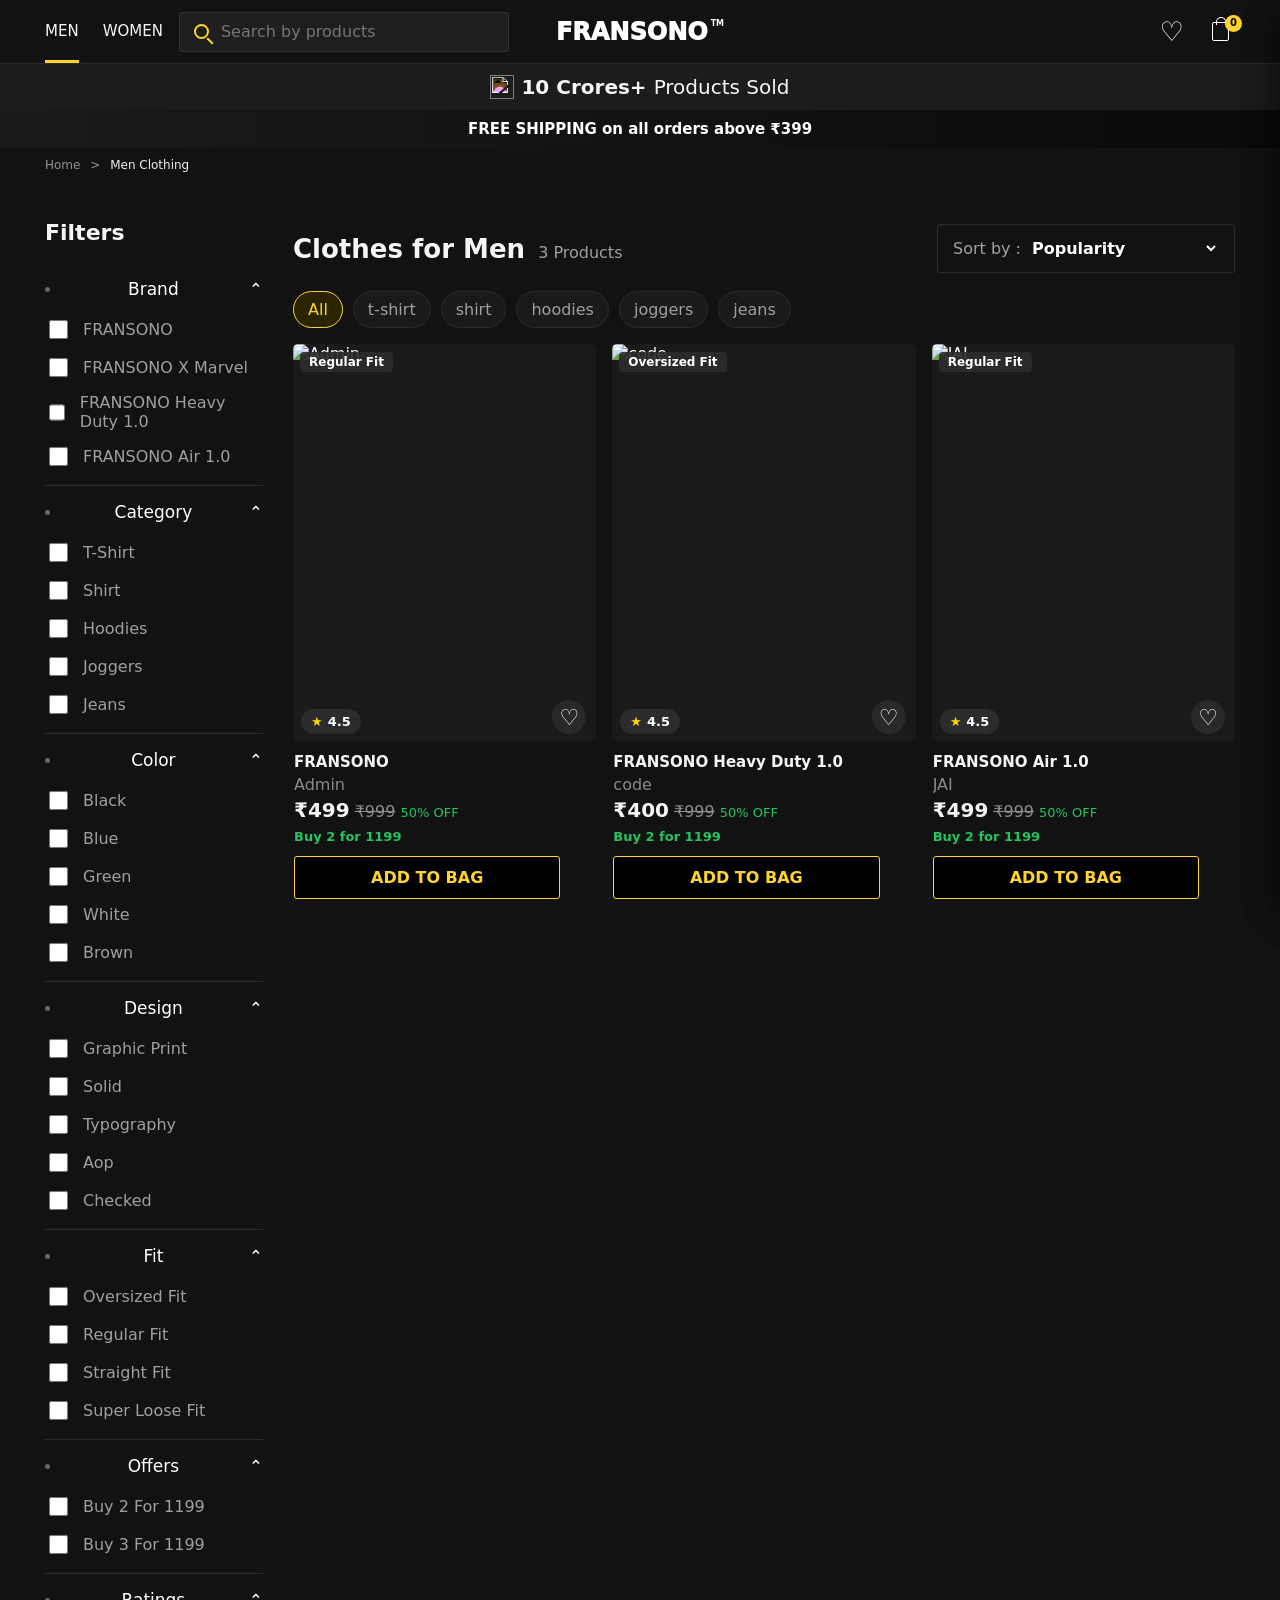
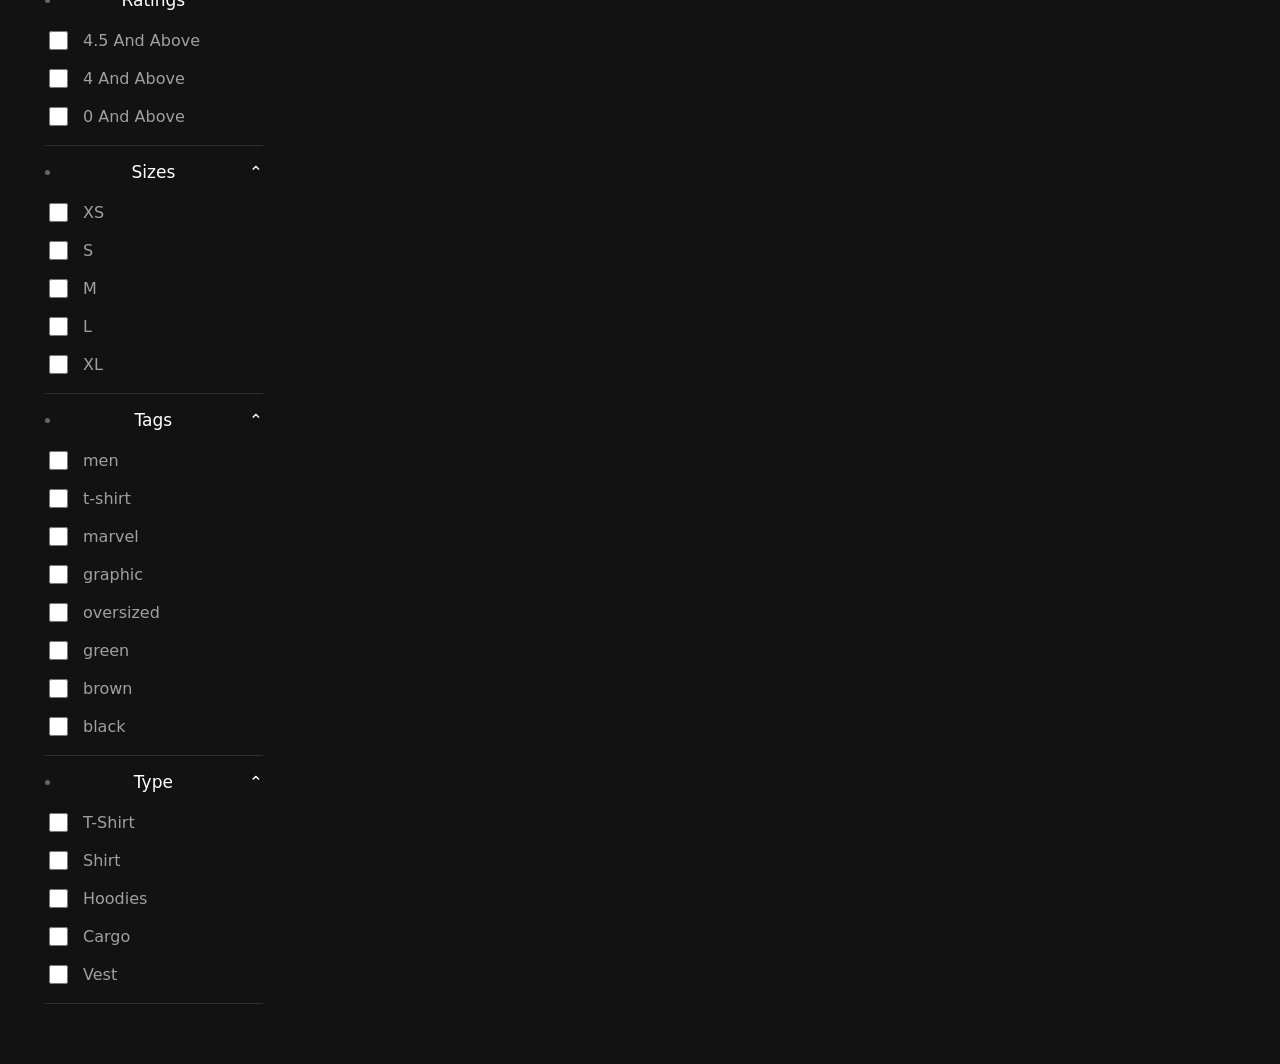
==== men.html @ de2b6a7a "Add files via upload" ====
<!doctype html>
<html lang="en">
  <head>
    <meta charset="UTF-8" />
    <meta name="viewport" content="width=device-width, initial-scale=1.0" />
    <meta http-equiv="Cache-Control" content="no-cache, no-store, must-revalidate" />
    <meta http-equiv="Pragma" content="no-cache" />
    <meta http-equiv="Expires" content="0" />
    <title>FRANSONO Storefront - Men</title>
    <link rel="preconnect" href="https://images.bewakoof.com" />
    <link rel="stylesheet" href="./styles.css?v=1.0" />
  </head>
  <body>
    <header class="site-header">
      <div class="shell header-grid">
        <div class="header-left">
          <button class="icon-btn mobile-only" id="menuToggle" aria-label="Open menu">
            <span></span><span></span><span></span>
          </button>
          <nav class="main-nav" id="mainNav">
            <a href="./men.html" class="is-active">MEN</a>
            <a href="./women.html">WOMEN</a>
          </nav>
          <label class="search-box" aria-label="Search by products">
            <span aria-hidden="true" class="search-icon"></span>
            <input id="searchInput" type="search" placeholder="Search by products" />
          </label>
        </div>
        <a class="brand" href="./index.html" aria-label="FRANSONO home">
          <span>FRANSONO</span><sup>TM</sup>
        </a>
        <div class="header-right">
          <div class="header-actions">
            <button class="plain-icon" id="wishlistButton" type="button" aria-label="Wishlist">&#9825;</button>
            <button class="plain-icon bag" id="cartButton" type="button" aria-label="Cart">
              <span></span>
              <strong id="cartCount">0</strong>
            </button>
          </div>
        </div>
      </div>
    </header>

    <main>
      <section class="trust-band" aria-label="Store stats">
        <div class="ticker" id="trustTicker">
          <span><img src="https://images.bewakoof.com/web/ic-person-solid-black-mweb.png" alt="" /> <b>10 Crores+</b> Products Sold</span>
          <span><img src="https://images.bewakoof.com/web/ic-bag-solid-black-mweb.png" alt="" /> <b>2 Crores+</b> Customers Bought</span>
        </div>
      </section>

      <section class="shipping-band">
        <span>FREE SHIPPING on all orders above &#8377;399</span>
      </section>

      <section class="collection-shell shell" id="collection">
        <div class="breadcrumb"><a href="./index.html" class="breadcrumb-home">Home</a> <span>&gt;</span> <b id="crumbLabel">Men Clothing</b></div>
        <div class="mobile-filterbar">
          <button id="filterToggle">Filters</button>
          <button id="mobileSort">Sort: Popularity</button>
        </div>
        <aside class="filters" id="filtersPanel" aria-label="Product filters">
          <div class="filters__head">
            <h2>Filters</h2>
            <button id="closeFilters" aria-label="Close filters">&times;</button>
          </div>
          <div class="filter-group mobile-only">
            <button class="filter-title" type="button" style="font-weight: 700;">Department</button>
            <div class="filter-options" style="margin-top: 10px;">
              <a href="./men.html" class="mobile-dept-link is-active" data-dept="men">MEN</a>
              <a href="./women.html" class="mobile-dept-link" data-dept="women">WOMEN</a>
            </div>
          </div>
          <div id="filterGroups"></div>
        </aside>
        <section class="products-area">
          <div class="mobile-search-container mobile-only">
            <input id="mobileSearchInput" type="search" placeholder="Search by products..." />
          </div>
          <div class="products-head">
            <div>
              <h1 id="collectionTitle">Clothes for Men</h1>
              <span id="productCount">0 Products</span>
            </div>
            <label class="sort-select">
              <span>Sort by :</span>
              <select id="sortSelect">
                <option value="popular">Popularity</option>
                <option value="new">New Arrival</option>
                <option value="high">Price : High to Low</option>
                <option value="low">Price : Low to High</option>
              </select>
            </label>
          </div>
          <div class="chips" id="categoryChips"></div>
          <div class="product-grid" id="productGrid"></div>
        </section>
      </section>
    </main>

    <div class="drawer-backdrop" id="drawerBackdrop"></div>
    <aside class="cart-drawer" id="cartDrawer" aria-label="Cart drawer">
      <div class="drawer-head">
        <h2>My Bag</h2>
        <button id="closeCart" aria-label="Close cart">&times;</button>
      </div>
      <div id="cartItems" class="cart-items"></div>
      <div class="cart-summary">
        <div><span>Total</span><strong id="cartTotal">&#8377;0</strong></div>
        <button id="checkoutButton">PLACE ORDER</button>
      </div>
    </aside>

    <aside class="wishlist-drawer" id="wishlistDrawer" aria-label="Wishlist drawer">
      <div class="drawer-head">
        <h2>Wishlist</h2>
        <button id="closeWishlist" aria-label="Close wishlist">&times;</button>
      </div>
      <div id="wishlistItems" class="cart-items"></div>
    </aside>

    <div class="product-modal" id="productModal" aria-hidden="true">
      <div class="product-modal-content">
        <button type="button" id="closeProduct" class="close-product-btn" aria-label="Close product details">&times;</button>
        <div class="product-modal-body">
          <div class="product-modal-media">
            <img id="modalProductImage" src="" alt="Product image" />
          </div>
          <div class="product-modal-info">
            <span class="product-modal-brand" id="modalProductBrand"></span>
            <h2 class="product-modal-name" id="modalProductName"></h2>
            
            <div class="product-modal-rating-price">
              <span class="rating"><span>&#9733;</span><span id="modalProductRating"></span></span>
              <div class="price">
                <strong id="modalProductPrice"></strong>
                <del id="modalProductMRP"></del>
                <span id="modalProductDiscount"></span>
              </div>
            </div>
            
            <span class="offer" id="modalProductOffer" style="margin-top: -5px; font-weight: 700;"></span>
            
            <div class="modal-size-selector">
              <h3>Select Size</h3>
              <div class="modal-size-chips" id="modalSizeChips"></div>
              <span class="size-error" id="modalSizeError" style="display:none; color: var(--danger); font-size: 13px; margin-top: 8px; font-weight: 700;">Please select a size</span>
            </div>
            
            <div class="modal-specs">
              <h3>Product Details</h3>
              <ul>
                <li><strong>Fit:</strong> <span id="modalProductFit"></span></li>
                <li><strong>Design:</strong> <span id="modalProductDesign"></span></li>
                <li><strong>Color:</strong> <span id="modalProductColor"></span></li>
                <li><strong>Category:</strong> <span id="modalProductCategory"></span></li>
              </ul>
            </div>
            
            <button class="add-btn" id="modalAddButton">ADD TO BAG</button>
          </div>
        </div>
      </div>
    </div>

    <div class="checkout-modal" id="checkoutModal" aria-hidden="true">
      <form class="checkout-form" id="checkoutForm">
        <div class="drawer-head">
          <h2>Delivery Details</h2>
          <button type="button" id="closeCheckout" aria-label="Close checkout">&times;</button>
        </div>
        <div class="checkout-fields">
          <label>
            <span>Full Name</span>
            <input name="name" type="text" placeholder="Enter full name" required />
          </label>
          <label>
            <span>Mobile Number</span>
            <input name="phone" type="tel" placeholder="Enter mobile number" required />
          </label>
          <label>
            <span>Full Address</span>
            <textarea name="address" rows="3" placeholder="House no, street, area" required></textarea>
          </label>
          <div class="field-row">
            <label>
              <span>City</span>
              <input name="city" type="text" placeholder="City" required />
            </label>
            <label>
              <span>Pincode</span>
              <input name="pincode" type="text" placeholder="Pincode" required />
            </label>
          </div>
          <label>
            <span>Order Note</span>
            <textarea name="note" rows="2" placeholder="Size, color, or delivery note"></textarea>
          </label>
        </div>
        <div class="checkout-submit">
          <button type="submit">SEND ORDER ON WHATSAPP</button>
        </div>
      </form>
    </div>

    <script src="./app.js?v=1.0"></script>
  </body>
</html>
---- styles.css ----
:root {
  --ink: #f5f5f7;
  --muted: #a0a0a0;
  --line: #2d2d2d;
  --soft: #1a1a1a;
  --yellow: #ffd52d;
  --teal: #14b8a6;
  --blue: #3b82f6;
  --green: #22c55e;
  --danger: #ef4444;
  --shadow: 0 14px 32px rgba(0, 0, 0, 0.4);
  font-family: Inter, ui-sans-serif, system-ui, -apple-system, BlinkMacSystemFont, "Segoe UI", sans-serif;
}

* {
  box-sizing: border-box;
}

html {
  scroll-behavior: smooth;
}

body {
  margin: 0;
  color: var(--ink);
  background: #121212;
}

body.route-home {
  background-color: #050505;
}

a {
  color: inherit;
  text-decoration: none;
}

button,
input,
select {
  font: inherit;
  color: inherit;
}

button {
  cursor: pointer;
}

.shell {
  width: min(1190px, calc(100% - 40px));
  margin: 0 auto;
}

.top-strip {
  background: #eeeeee;
  font-size: 11px;
}

.top-strip__inner,
.link-row,
.header-actions,
.products-head,
.drawer-head {
  display: flex;
  align-items: center;
}

.header-grid {
  display: grid;
  grid-template-columns: 1fr auto 1fr;
  justify-items: center;
  align-items: center;
  min-height: 62px;
  gap: 28px;
}

.header-left,
.header-right {
  display: flex;
  align-items: center;
  gap: 16px;
}

.header-left {
  justify-self: start;
}

.header-right {
  justify-self: end;
  justify-content: flex-end;
  gap: 24px;
}

.top-strip__inner {
  min-height: 26px;
  justify-content: space-between;
}

.link-row {
  gap: 18px;
  color: #333;
}

.site-header {
  position: sticky;
  top: 0;
  z-index: 20;
  background: #121212;
  border-bottom: 1px solid var(--line);
}

.header-grid {
  min-height: 62px;
  gap: 28px;
}

.brand {
  position: relative;
  display: inline-flex;
  align-items: flex-start;
  color: #ffffff;
  font-size: 24px;
  font-weight: 950;
  letter-spacing: 0;
  line-height: 1;
}

.brand span {
  display: inline-block;
}

.brand sup {
  margin-left: 3px;
  font-size: 8px;
  font-weight: 700;
}

.main-nav {
  display: flex;
  gap: 24px;
  font-size: 15px;
  letter-spacing: 0;
}

.main-nav a {
  padding: 22px 0 20px;
  border-bottom: 3px solid transparent;
}

.main-nav a.is-active,
.main-nav a:hover {
  border-color: var(--yellow);
}

.search-box {
  margin-left: auto;
  width: min(330px, 30vw);
  height: 40px;
  display: flex;
  align-items: center;
  gap: 10px;
  background: #1e1e1e;
  border: 1px solid #333;
  border-radius: 3px;
  padding: 0 14px;
  transition: border-color 0.2s ease;
}

.search-box:focus-within {
  border-color: var(--yellow);
}

.search-icon {
  width: 15px;
  height: 15px;
  border: 2px solid var(--yellow);
  border-radius: 50%;
  position: relative;
  flex: 0 0 auto;
}

.search-icon::after {
  content: "";
  position: absolute;
  right: -7px;
  bottom: -5px;
  width: 8px;
  height: 2px;
  background: var(--yellow);
  transform: rotate(45deg);
}

.search-box input {
  width: 100%;
  border: 0;
  outline: 0;
  background: transparent;
  color: #fff;
}

.header-actions {
  gap: 16px;
}

.login-btn,
.plain-icon,
.icon-btn {
  border: 0;
  background: transparent;
}

.login-btn {
  padding-left: 18px;
  border-left: 1px solid #333;
  font-weight: 700;
}

.plain-icon {
  min-width: 28px;
  min-height: 34px;
  font-size: 27px;
  line-height: 1;
}

.bag {
  position: relative;
  display: grid;
  place-items: center;
}

.bag > span {
  width: 17px;
  height: 19px;
  display: block;
  border: 1.8px solid #fff;
  border-radius: 2px;
  position: relative;
}

.bag > span::before {
  content: "";
  position: absolute;
  left: 3px;
  top: -6px;
  width: 8px;
  height: 7px;
  border: 1.8px solid #fff;
  border-bottom: 0;
  border-radius: 8px 8px 0 0;
}

.bag strong {
  position: absolute;
  top: 0;
  right: -7px;
  min-width: 17px;
  height: 17px;
  border-radius: 999px;
  display: grid;
  place-items: center;
  background: var(--yellow);
  color: #000;
  font-size: 10px;
}

.mobile-only {
  display: none;
}

.trust-band {
  height: 46px;
  display: grid;
  place-items: center;
  background: #1c1c1e;
  overflow: hidden;
  color: #f5f5f7;
}

.shipping-band {
  height: 38px;
  display: grid;
  place-items: center;
  background: linear-gradient(90deg, #1a1a1a, #0a0a0a);
  color: #fff;
  font-size: 15px;
  font-weight: 850;
}

.ticker {
  display: flex;
  transition: transform 0.35s ease;
}

.ticker span {
  width: 100vw;
  display: flex;
  justify-content: center;
  align-items: center;
  gap: 7px;
  font-size: 20px;
}

.ticker img {
  width: 24px;
  height: 24px;
  filter: invert(1) brightness(2);
}

.hero {
  min-height: max(590px, calc(100vh - 84px));
  position: relative;
  display: grid;
  place-items: center;
  overflow: hidden;
  background:
    linear-gradient(rgba(0, 0, 0, 0.45), rgba(18, 18, 18, 0.25)),
    url("https://images.bewakoof.com/web/img-official-collab-desktop-new-compressed-v2.webp") center bottom / cover no-repeat,
    radial-gradient(circle at 20% 100%, rgba(30, 30, 30, 0.9), transparent 25%),
    radial-gradient(circle at 82% 90%, rgba(30, 30, 30, 0.95), transparent 25%),
    linear-gradient(180deg, #050505 0%, #121212 50%, #1c1c1e 100%);
}

.hero::before {
  content: "";
  position: absolute;
  inset: 0;
  background-image:
    linear-gradient(40deg, rgba(255, 255, 255, 0.34) 1px, transparent 1px),
    linear-gradient(140deg, rgba(255, 255, 255, 0.28) 1px, transparent 1px);
  background-size: 90px 90px;
}



.hero__collab {
  position: absolute;
  right: 44px;
  top: 32px;
  width: 90px;
  z-index: 2;
}

.hero__center {
  position: relative;
  z-index: 3;
  display: grid;
  justify-items: center;
}

.hero-brand {
  color: #fff;
  font-size: 31px;
  font-weight: 950;
  line-height: 1;
  text-shadow: 0 2px 4px rgba(0, 0, 0, 0.8);
  margin-bottom: 34px;
}

.hero-brand sup {
  margin-left: 3px;
  font-size: 11px;
  font-weight: 700;
  vertical-align: super;
}

.hero__shop {
  margin: 9px 0 34px;
  color: #fff;
  font-size: 44px;
  font-weight: 950;
  line-height: .95;
  text-shadow: 0 4px 6px rgba(0, 0, 0, 0.8);
}

.hero-cards {
  display: grid;
  grid-template-columns: repeat(2, minmax(190px, 220px));
  gap: 36px;
}

.shop-card {
  position: relative;
  border: 1px solid #2d2d2d;
  border-radius: 5px;
  padding: 0;
  background: rgba(28, 28, 30, 0.85);
  box-shadow: 0 6px 14px rgba(0, 0, 0, 0.4);
  overflow: hidden;
  transition: border-color 0.25s ease, transform 0.25s ease;
}

.shop-card:hover {
  border-color: var(--yellow);
  transform: translateY(-4px);
}

.shop-card img {
  width: 100%;
  height: 330px;
  object-fit: cover;
  object-position: top;
  display: block;
}

.shop-card span {
  position: absolute;
  left: 9px;
  right: 9px;
  bottom: 12px;
  height: 52px;
  display: grid;
  place-items: center;
  border: 1px solid #3a3a3c;
  border-radius: 3px;
  background: linear-gradient(105deg, rgba(40, 40, 40, 0.95), rgba(28, 28, 30, 0.85));
  box-shadow: 0 4px 8px rgba(0,0,0,.4);
  font-size: 24px;
  font-weight: 900;
  color: #fff;
  transition: border-color 0.25s ease, color 0.25s ease;
}

.shop-card:hover span {
  border-color: var(--yellow);
  color: var(--yellow);
}

.category-band {
  display: grid;
  grid-template-columns: repeat(3, 1fr);
  gap: 1px;
  margin-block: 28px 14px;
  border: 1px solid var(--line);
  background: var(--line);
}

.category-band article {
  min-height: 86px;
  display: grid;
  align-content: center;
  gap: 7px;
  background: var(--soft);
  padding: 18px 22px;
}

.category-band strong {
  font-size: 18px;
}

.category-band span {
  color: var(--muted);
  font-size: 13px;
}

.collection-shell {
  display: grid;
  grid-template-columns: 218px 1fr;
  gap: 30px;
  padding: 10px 0 60px;
}

.breadcrumb {
  grid-column: 1 / -1;
  color: #929292;
  font-size: 12px;
}

.breadcrumb span {
  margin: 0 6px;
}

.breadcrumb b {
  color: #eee;
  font-weight: 500;
}

.filters {
  position: static;
  align-self: start;
  max-height: none;
  overflow: visible;
  padding-right: 0;
}

.filters__head {
  display: flex;
  justify-content: space-between;
  align-items: center;
}

.filters h2 {
  margin: 18px 0;
  font-size: 22px;
}

.filters__head button {
  display: none;
}

.filter-group {
  border-bottom: 1px solid var(--line);
  padding: 16px 0;
}

.filter-title {
  width: 100%;
  display: flex;
  justify-content: space-between;
  border: 0;
  background: transparent;
  padding: 0;
  font-size: 17px;
  color: #fff;
}

.filter-title::before {
  content: "";
  width: 5px;
  height: 5px;
  align-self: center;
  border-radius: 50%;
  background: #666;
  margin-right: 8px;
}

.filter-options {
  display: grid;
  gap: 13px;
  margin-top: 18px;
}

.filter-options label {
  display: flex;
  align-items: center;
  gap: 12px;
  color: #a0a0a0;
}

.filter-options input {
  width: 19px;
  height: 19px;
  accent-color: var(--yellow);
}

.products-head {
  justify-content: space-between;
  gap: 20px;
  margin: 22px 0 18px;
}

.products-head h1 {
  display: inline;
  margin: 0 8px 0 0;
  font-size: 26px;
}

.products-head span {
  color: #a0a0a0;
}

.sort-select {
  display: flex;
  align-items: center;
  gap: 7px;
  border: 1px solid var(--line);
  border-radius: 3px;
  padding: 13px 15px;
  color: #a0a0a0;
  background: #121212;
}

.sort-select select {
  border: 0;
  outline: 0;
  background: #121212;
  color: #fff;
  font-weight: 700;
}

.chips {
  display: flex;
  gap: 10px;
  flex-wrap: wrap;
  margin-bottom: 16px;
}

.chips button {
  border: 1px solid #2d2d2d;
  background: #1a1a1a;
  border-radius: 999px;
  padding: 8px 14px;
  color: #a0a0a0;
}

.chips button.is-active {
  border-color: var(--yellow);
  color: var(--yellow);
  background: #2a2400;
}

.product-grid {
  display: grid;
  grid-template-columns: repeat(3, minmax(0, 1fr));
  gap: 28px 16px;
}

.product-card {
  min-width: 0;
}

.product-media {
  position: relative;
  overflow: hidden;
  border-radius: 5px;
  background: #1a1a1a;
  aspect-ratio: 4 / 5.25;
}

.product-media img {
  width: 100%;
  height: 100%;
  display: block;
  object-fit: cover;
  object-position: top;
  transition: transform 0.25s ease;
}

.product-card:hover .product-media img {
  transform: scale(1.035);
}

.fit-badge,
.rating,
.wishlist {
  position: absolute;
}

.fit-badge {
  left: 7px;
  top: 8px;
  padding: 3px 9px;
  border-radius: 4px;
  background: rgba(44, 44, 46, 0.9);
  font-size: 12px;
  font-weight: 700;
  color: #fff;
}

.rating {
  left: 8px;
  bottom: 8px;
  display: inline-flex;
  align-items: center;
  gap: 5px;
  border-radius: 15px;
  background: #2c2c2e;
  padding: 5px 10px;
  font-weight: 700;
  font-size: 13px;
  color: #fff;
}

.rating span {
  color: #ffd500;
}

.wishlist {
  right: 10px;
  bottom: 8px;
  width: 34px;
  height: 34px;
  border: 0;
  border-radius: 50%;
  background: rgba(44, 44, 46, 0.88);
  font-size: 22px;
  color: #fff;
}

.wishlist.is-active {
  color: var(--danger);
}

#wishlistButton.is-active {
  color: var(--danger);
  transform: scale(1.08);
}

.product-info {
  position: relative;
  padding: 11px 36px 0 1px;
}

.product-info h3 {
  margin: 0 0 4px;
  font-size: 15px;
  font-weight: 700;
}

.product-info p {
  margin: 0;
  color: #8a8a8a;
  white-space: nowrap;
  overflow: hidden;
  text-overflow: ellipsis;
}

.price {
  display: flex;
  align-items: baseline;
  gap: 5px;
  margin-top: 4px;
}

.price strong {
  font-size: 20px;
}

.price del {
  color: #8d8d8d;
}

.price span {
  color: var(--green);
  font-size: 13px;
}

.offer {
  display: inline-flex;
  margin-top: 7px;
  color: var(--green);
  font-size: 13px;
  font-weight: 700;
}

.add-btn {
  width: 100%;
  margin-top: 11px;
  border: 1px solid var(--yellow);
  border-radius: 3px;
  background: #000;
  padding: 11px;
  font-weight: 800;
  color: var(--yellow);
  transition: background 0.2s ease, color 0.2s ease, border-color 0.2s ease;
}

.add-btn:hover {
  background: var(--yellow);
  color: #000;
  border-color: var(--yellow);
}

.wishlist-drawer .add-btn {
  width: auto;
  padding: 8px 12px;
  font-size: 12px;
  line-height: 1.2;
  border-radius: 3px;
  margin-top: 10px;
  background: #000;
  border: 1px solid var(--yellow);
  color: var(--yellow);
  transition: background 0.2s ease, color 0.2s ease, border-color 0.2s ease;
}

.wishlist-drawer .add-btn:hover {
  background: var(--yellow);
  color: #000;
}

.mobile-filterbar {
  display: none;
}

.drawer-backdrop {
  position: fixed;
  inset: 0;
  z-index: 35;
  background: rgba(0,0,0,.6);
  opacity: 0;
  pointer-events: none;
  transition: opacity .2s ease;
}

.cart-drawer {
  position: fixed;
  top: 0;
  right: 0;
  z-index: 40;
  width: min(420px, 100vw);
  height: 100vh;
  display: grid;
  grid-template-rows: auto 1fr auto;
  background: #1c1c1e;
  transform: translateX(100%);
  transition: transform .25s ease;
  box-shadow: var(--shadow);
}

body.drawer-open .drawer-backdrop,
body.wishlist-open .drawer-backdrop,
body.checkout-open .drawer-backdrop,
body.product-open .drawer-backdrop,
body.filters-open .drawer-backdrop {
  opacity: 1;
  pointer-events: auto;
}

body.drawer-open .cart-drawer {
  transform: translateX(0);
}

.wishlist-drawer {
  position: fixed;
  top: 0;
  right: 0;
  z-index: 40;
  width: min(420px, 100vw);
  height: 100vh;
  display: grid;
  grid-template-rows: auto 1fr;
  background: #1c1c1e;
  transform: translateX(100%);
  transition: transform .25s ease;
  box-shadow: var(--shadow);
}

body.wishlist-open .wishlist-drawer {
  transform: translateX(0);
}

.drawer-head {
  justify-content: space-between;
  padding: 20px;
  border-bottom: 1px solid var(--line);
}

.drawer-head h2 {
  margin: 0;
}

.drawer-head button,
.filters__head button {
  border: 0;
  background: transparent;
  font-size: 28px;
  color: #fff;
}

.cart-items {
  overflow: auto;
  padding: 8px 20px;
}

.cart-line {
  display: grid;
  grid-template-columns: 72px 1fr auto;
  gap: 12px;
  padding: 14px 0;
  border-bottom: 1px solid var(--line);
}

.cart-line img {
  width: 72px;
  height: 90px;
  object-fit: cover;
  border-radius: 4px;
}

.cart-line h3 {
  margin: 0 0 6px;
  font-size: 14px;
}

.cart-line p {
  margin: 0;
  color: var(--muted);
  font-size: 13px;
}

.cart-line button {
  align-self: start;
  border: 0;
  background: transparent;
  font-size: 20px;
  color: #fff;
}

.empty {
  margin: 26px 0;
  color: var(--muted);
}

.cart-summary {
  padding: 20px;
  border-top: 1px solid var(--line);
}

.cart-summary div {
  display: flex;
  justify-content: space-between;
  margin-bottom: 14px;
}

.cart-summary button {
  width: 100%;
  border: 0;
  border-radius: 3px;
  background: var(--yellow);
  color: #000;
  padding: 14px;
  font-weight: 900;
}

.checkout-modal {
  position: fixed;
  inset: 0;
  z-index: 50;
  display: grid;
  place-items: center;
  padding: 18px;
  opacity: 0;
  pointer-events: none;
  transition: opacity .2s ease;
}

body.checkout-open .checkout-modal {
  opacity: 1;
  pointer-events: auto;
}

.checkout-form {
  width: min(520px, 100%);
  max-height: min(760px, calc(100vh - 36px));
  display: grid;
  grid-template-rows: auto 1fr auto;
  overflow: hidden;
  background: #1c1c1e;
  border-radius: 5px;
  box-shadow: var(--shadow);
}

.checkout-fields {
  display: grid;
  gap: 14px;
  overflow: auto;
  padding: 18px 20px;
}

.checkout-fields label {
  display: grid;
  gap: 7px;
  color: #e5e5e5;
  font-size: 13px;
  font-weight: 750;
}

.checkout-fields input,
.checkout-fields textarea {
  width: 100%;
  border: 1px solid var(--line);
  border-radius: 3px;
  padding: 12px 13px;
  outline: 0;
  color: #fff;
  background: #2c2c2e;
  resize: vertical;
}

.checkout-fields input:focus,
.checkout-fields textarea:focus {
  border-color: var(--teal);
}

.field-row {
  display: grid;
  grid-template-columns: 1fr 1fr;
  gap: 12px;
}

.checkout-submit {
  padding: 18px 20px 20px;
  border-top: 1px solid var(--line);
}

.checkout-submit button {
  width: 100%;
  border: 0;
  border-radius: 3px;
  background: var(--yellow);
  color: #000;
  padding: 14px;
  font-weight: 900;
}

@media (max-width: 980px) {
  .shell {
    width: min(100% - 28px, 760px);
  }

  .top-strip,
  .login-btn,
  .main-nav {
    display: none;
  }

  .mobile-only {
    display: inline-grid;
  }

  .icon-btn {
    width: 36px;
    gap: 5px;
  }

  .icon-btn span {
    width: 21px;
    height: 2px;
    display: block;
    background: #fff;
  }

  .header-grid {
    display: grid;
    grid-template-columns: auto 1fr auto;
    align-items: center;
    gap: 12px;
    padding: 10px 0;
  }

  .header-left,
  .header-right {
    width: auto;
  }

  .header-left {
    gap: 10px;
    min-width: 0;
  }

  .brand {
    font-size: 21px;
  }

  .search-box {
    display: none;
  }

  .main-nav.is-open {
    display: flex;
    flex-basis: 100%;
    order: 6;
    justify-content: space-around;
    padding-top: 6px;
  }

  .trust-band {
    height: 42px;
  }

  .ticker span {
    font-size: 16px;
  }

  .hero {
    min-height: max(510px, calc(100vh - 80px));
    background:
      linear-gradient(rgba(0, 0, 0, 0.4), rgba(18, 18, 18, 0.2)),
      url("https://images.bewakoof.com/web/img-official-collab-desktop-new-compressed-v2.webp") center bottom / 140% auto no-repeat,
      radial-gradient(circle at 20% 100%, rgba(30, 30, 30, 0.8), transparent 25%),
      radial-gradient(circle at 82% 90%, rgba(30, 30, 30, 0.8), transparent 25%),
      linear-gradient(180deg, #050505 0%, #121212 50%, #1c1c1e 100%);
  }

  .hero-cards {
    grid-template-columns: repeat(2, minmax(136px, 170px));
    gap: 15px;
  }

  .shop-card img {
    height: 280px;
  }

  .hero__shop {
    font-size: 38px;
  }

  .category-band,
  .collection-shell {
    grid-template-columns: 1fr;
  }

  .collection-shell {
    gap: 14px;
  }

  .filters {
    position: fixed;
    inset: 0 auto 0 0;
    z-index: 45;
    width: min(320px, 88vw);
    max-height: 100vh;
    padding: 18px 22px 30px;
    background: #1c1c1e;
    transform: translateX(-110%);
    transition: transform .24s ease;
    box-shadow: var(--shadow);
  }

  body.filters-open .filters {
    transform: translateX(0);
  }

  .filters__head button {
    display: block;
  }

  .mobile-filterbar {
    display: none;
  }

  .mobile-filterbar button {
    width: 100%;
    border: 1px solid var(--line);
    background: #fff;
    border-radius: 3px;
    padding: 13px;
    font-weight: 700;
  }

  .products-head {
    align-items: flex-start;
  }

  .sort-select {
    display: none;
  }

  .product-grid {
    grid-template-columns: repeat(2, minmax(0, 1fr));
    gap: 24px 11px;
  }
}

@media (max-width: 560px) {
  .hero {
    min-height: max(450px, calc(100vh - 80px));
    background:
      linear-gradient(rgba(0, 0, 0, 0.4), rgba(18, 18, 18, 0.2)),
      url("https://images.bewakoof.com/web/img-official-collab-desktop-new-compressed-v2.webp") center bottom / 180% auto no-repeat,
      radial-gradient(circle at 20% 100%, rgba(30, 30, 30, 0.8), transparent 25%),
      radial-gradient(circle at 82% 90%, rgba(30, 30, 30, 0.8), transparent 25%),
      linear-gradient(180deg, #050505 0%, #121212 50%, #1c1c1e 100%);
  }

  .hero__collab {
    right: 18px;
    top: 18px;
    width: 60px;
  }

  .hero-cards {
    grid-template-columns: repeat(2, minmax(0, 1fr));
    width: min(100% - 28px, 360px);
  }

  .shop-card img {
    height: 230px;
  }

  .shop-card span {
    height: 44px;
    font-size: 18px;
  }

  .category-band article {
    min-height: 74px;
  }

  .products-head h1 {
    display: block;
    font-size: 23px;
    margin-bottom: 3px;
  }

  .product-info {
    padding-right: 0;
  }

  .product-info h3,
  .product-info p {
    font-size: 13px;
  }

  .fit-badge {
    font-size: 10px;
  }

  .price {
    flex-wrap: wrap;
  }

  .price strong {
    font-size: 17px;
  }

  .field-row {
    grid-template-columns: 1fr;
  }

  .add-btn {
    padding: 8px;
    font-size: 12px;
    margin-top: 8px;
  }
}

/* Helper hidden class */
.hidden {
  display: none !important;
}

/* Department links inside sidebar for mobile */
.mobile-dept-link {
  display: block;
  padding: 10px 14px;
  font-weight: 700;
  border-radius: 4px;
  background: #1a1a1a;
  border: 1px solid #333;
  color: #fff;
  margin-bottom: 6px;
  text-align: center;
}
.mobile-dept-link.is-active {
  background: var(--yellow);
  color: #000;
  border-color: var(--yellow);
}

/* Mobile search input container */
.mobile-search-container {
  margin-bottom: 16px;
  width: 100%;
}
.mobile-search-container input {
  width: 100%;
  padding: 10px 14px;
  border: 1px solid #333;
  border-radius: 4px;
  background: #1e1e1e;
  color: #fff;
  outline: none;
  transition: border-color 0.2s ease;
}
.mobile-search-container input:focus {
  border-color: var(--yellow);
  background: #1e1e1e;
}

/* Breadcrumb Home Link */
.breadcrumb-home {
  color: #929292;
  transition: color 0.2s ease;
}
.breadcrumb-home:hover {
  color: var(--yellow);
  text-decoration: underline;
}

/* Product Details Modal Overlay */
.product-modal {
  position: fixed;
  inset: 0;
  z-index: 50;
  display: grid;
  place-items: center;
  padding: 18px;
  opacity: 0;
  pointer-events: none;
  transition: opacity .2s ease;
}

body.product-open .product-modal {
  opacity: 1;
  pointer-events: auto;
}

.product-modal-content {
  position: relative;
  background: #1c1c1e;
  width: min(880px, 100%);
  max-height: min(720px, calc(100vh - 36px));
  border-radius: 5px;
  overflow: hidden;
  box-shadow: var(--shadow);
}

.close-product-btn {
  position: absolute;
  right: 20px;
  top: 14px;
  border: 0;
  background: transparent;
  font-size: 32px;
  color: #fff;
  z-index: 10;
  cursor: pointer;
  line-height: 1;
  transition: color 0.2s ease;
}

.close-product-btn:hover {
  color: var(--yellow);
}

.product-modal-body {
  display: grid;
  grid-template-columns: 1fr 1.1fr;
  height: 100%;
  max-height: min(720px, calc(100vh - 36px));
}

.product-modal-media {
  background: #1a1a1a;
  height: 100%;
  display: flex;
  align-items: center;
  justify-content: center;
  overflow: hidden;
}

.product-modal-media img {
  width: 100%;
  height: 100%;
  object-fit: cover;
  display: block;
}

.product-modal-info {
  padding: 30px;
  display: flex;
  flex-direction: column;
  gap: 16px;
  overflow-y: auto;
  background: #1c1c1e;
}

.product-modal-brand {
  font-size: 14px;
  font-weight: 800;
  text-transform: uppercase;
  letter-spacing: 1px;
  color: var(--yellow);
}

.product-modal-name {
  font-size: 24px;
  font-weight: 900;
  margin: 0;
  color: #fff;
  line-height: 1.2;
}

.product-modal-rating-price {
  display: flex;
  flex-direction: column;
  gap: 12px;
  border-bottom: 1px solid var(--line);
  padding-bottom: 18px;
}

.product-modal-rating-price .rating {
  position: static;
  align-self: start;
  background: #2c2c2e;
  padding: 5px 10px;
  font-weight: 700;
  font-size: 13px;
  border-radius: 15px;
}

.modal-size-selector h3,
.modal-specs h3 {
  font-size: 13px;
  font-weight: 800;
  text-transform: uppercase;
  color: #a0a0a0;
  margin: 0 0 12px 0;
  letter-spacing: 0.5px;
}

.modal-size-chips {
  display: flex;
  gap: 10px;
  flex-wrap: wrap;
}

.modal-size-chips button {
  border: 1px solid #333;
  background: #1e1e1e;
  border-radius: 3px;
  width: 46px;
  height: 46px;
  display: grid;
  place-items: center;
  font-weight: 700;
  color: #fff;
  font-size: 14px;
  transition: all 0.2s ease;
  cursor: pointer;
}

.modal-size-chips button.selected {
  border-color: var(--yellow);
  color: var(--yellow);
  background: #2a2400;
}

.modal-size-chips button:hover:not(.selected) {
  border-color: #555;
  background: #252528;
}

.modal-specs {
  border-top: 1px solid var(--line);
  padding-top: 18px;
}

.modal-specs ul {
  margin: 0;
  padding-left: 18px;
  display: grid;
  gap: 8px;
  color: #a0a0a0;
  font-size: 14px;
}

.modal-specs li {
  line-height: 1.4;
}

.modal-specs li strong {
  color: #eee;
}

/* Mobile responsive details modal */
@media (max-width: 768px) {
  .product-modal-body {
    grid-template-columns: 1fr;
    max-height: min(640px, calc(100vh - 20px));
  }

  .product-modal-content {
    max-height: min(640px, calc(100vh - 20px));
    overflow-y: auto;
  }

  .product-modal-media {
    height: 300px;
  }

  .product-modal-info {
    padding: 20px;
    overflow-y: visible;
  }
  
  .product-modal-name {
    font-size: 20px;
  }
}
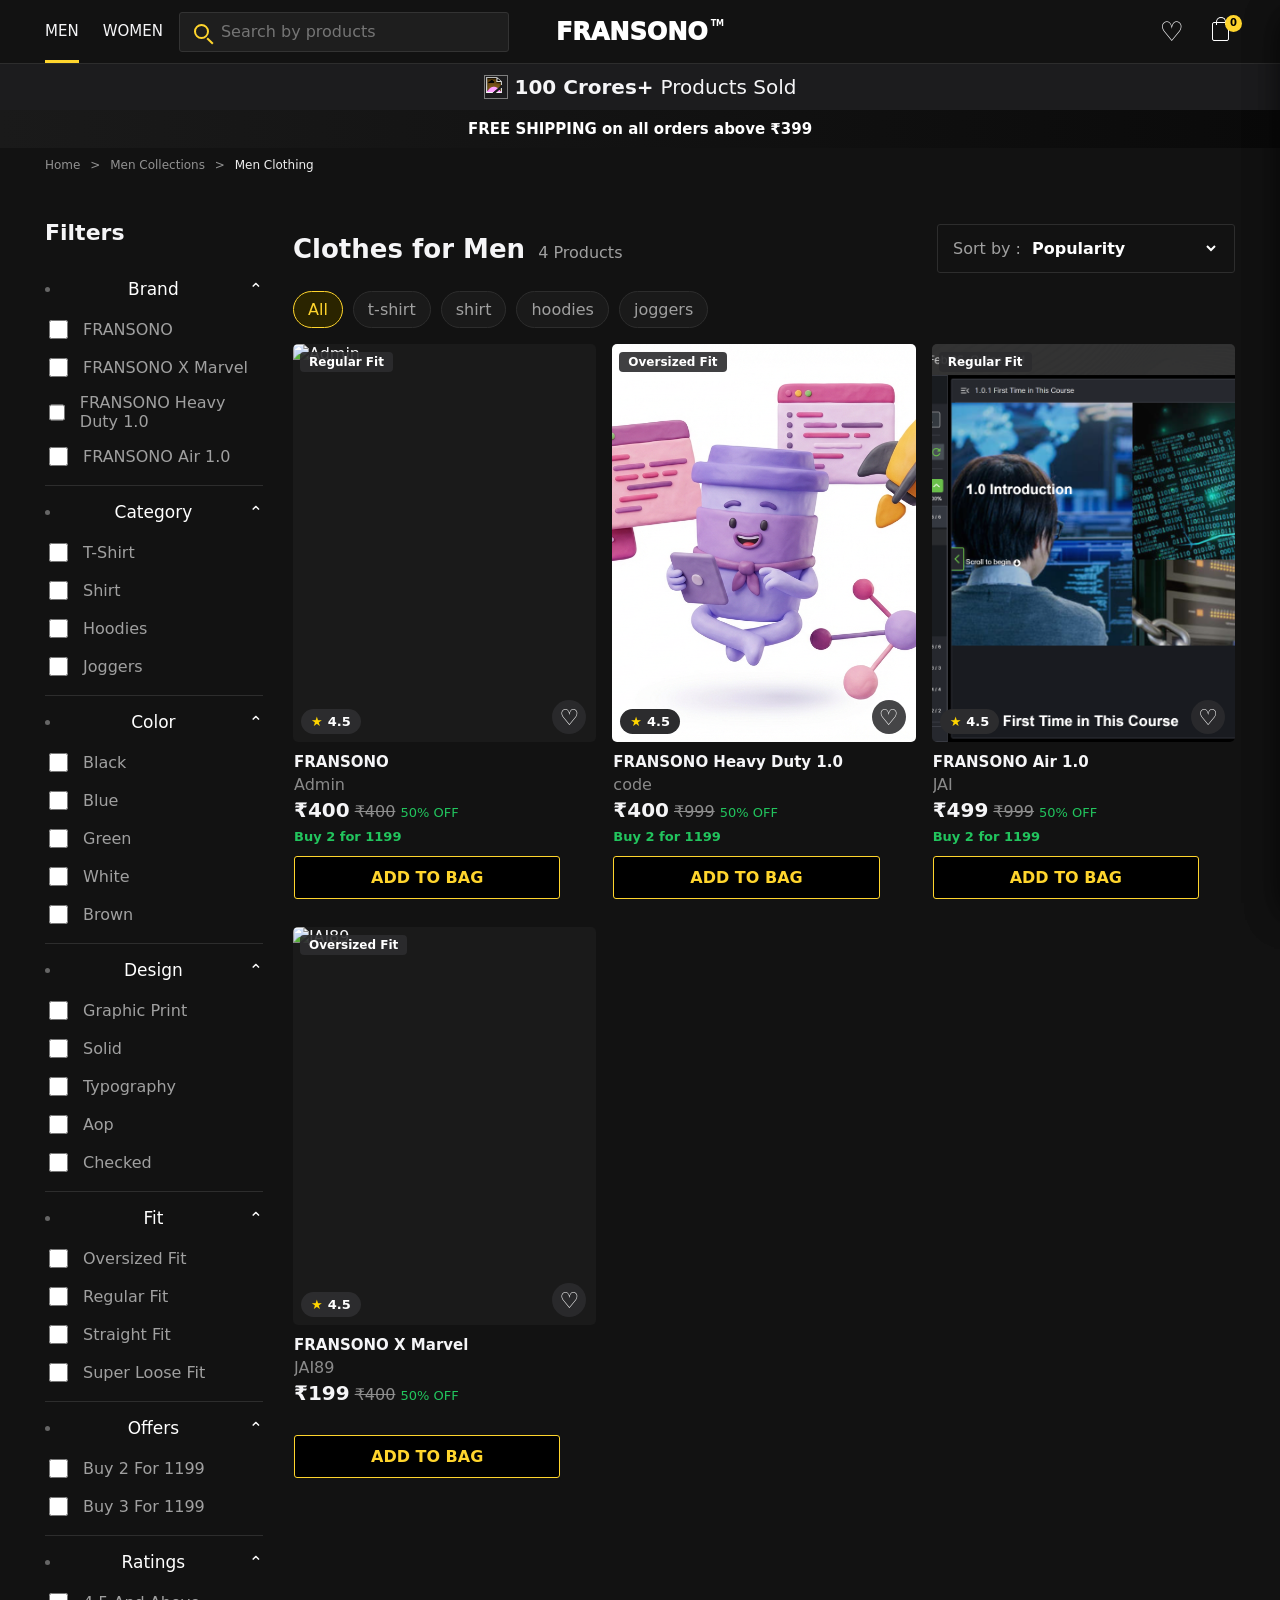
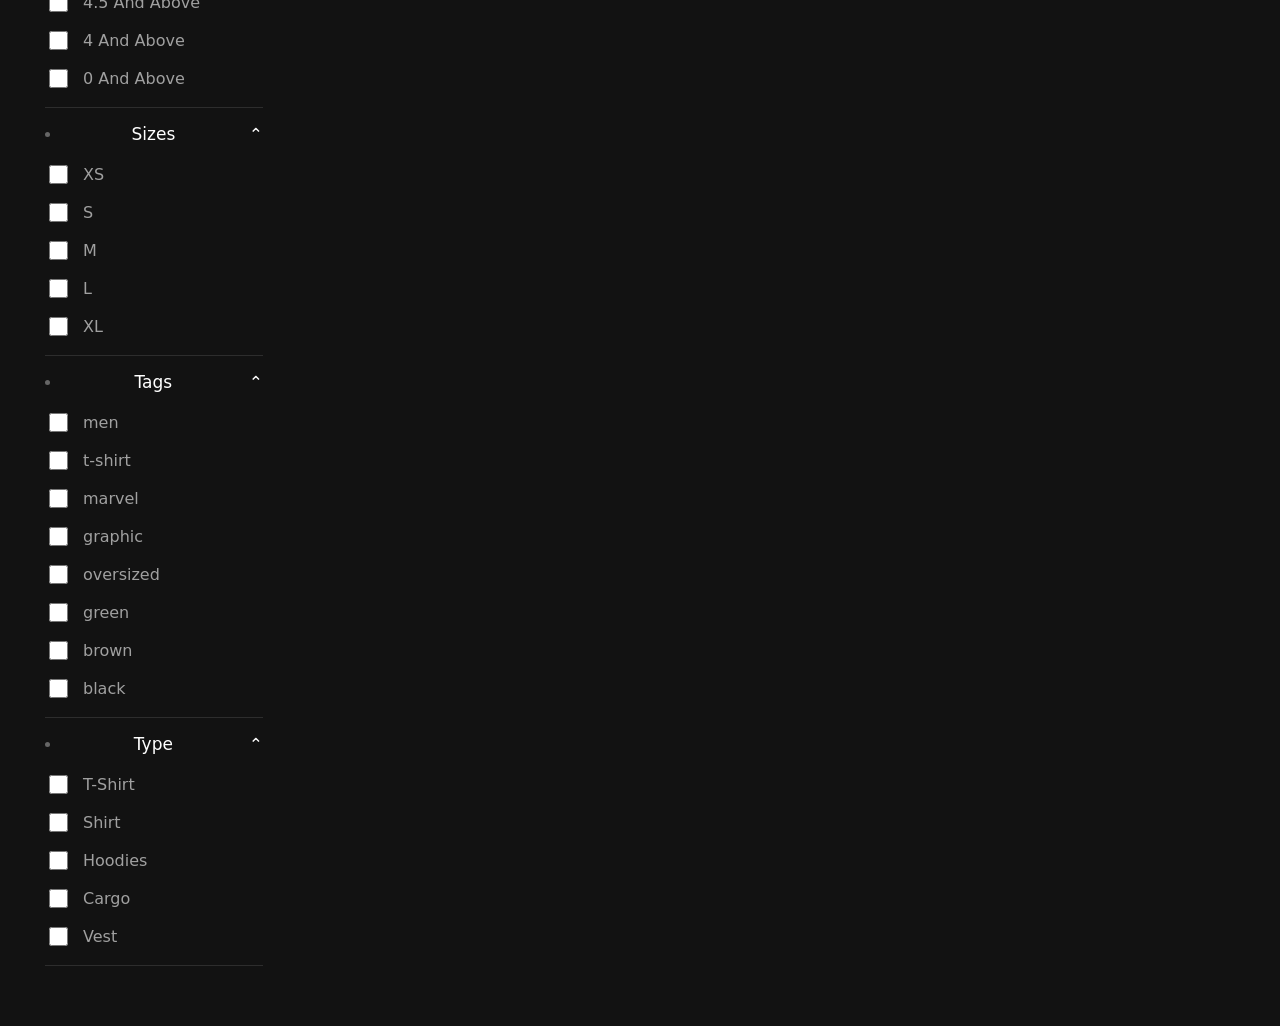
==== commit e32e0e0a: "Add files via upload" ====
--- a/men.html
+++ b/men.html
@@ -18,15 +18,15 @@
             <span></span><span></span><span></span>
           </button>
           <nav class="main-nav" id="mainNav">
-            <a href="./men.html" class="is-active">MEN</a>
-            <a href="./women.html">WOMEN</a>
+            <a href="./men-collections" class="is-active">MEN</a>
+            <a href="./women-collections">WOMEN</a>
           </nav>
           <label class="search-box" aria-label="Search by products">
             <span aria-hidden="true" class="search-icon"></span>
             <input id="searchInput" type="search" placeholder="Search by products" />
           </label>
         </div>
-        <a class="brand" href="./index.html" aria-label="FRANSONO home">
+        <a class="brand" href="./" aria-label="FRANSONO home">
           <span>FRANSONO</span><sup>TM</sup>
         </a>
         <div class="header-right">
@@ -54,7 +54,7 @@
       </section>
 
       <section class="collection-shell shell" id="collection">
-        <div class="breadcrumb"><a href="./index.html" class="breadcrumb-home">Home</a> <span>&gt;</span> <b id="crumbLabel">Men Clothing</b></div>
+        <div class="breadcrumb"><a href="./" class="breadcrumb-home">Home</a> <span>&gt;</span> <a href="./men-collections" class="breadcrumb-home">Men Collections</a> <span>&gt;</span> <b id="crumbLabel">Men Clothing</b></div>
         <div class="mobile-filterbar">
           <button id="filterToggle">Filters</button>
           <button id="mobileSort">Sort: Popularity</button>
@@ -67,8 +67,8 @@
           <div class="filter-group mobile-only">
             <button class="filter-title" type="button" style="font-weight: 700;">Department</button>
             <div class="filter-options" style="margin-top: 10px;">
-              <a href="./men.html" class="mobile-dept-link is-active" data-dept="men">MEN</a>
-              <a href="./women.html" class="mobile-dept-link" data-dept="women">WOMEN</a>
+              <a href="./men" class="mobile-dept-link is-active" data-dept="men">MEN</a>
+              <a href="./women" class="mobile-dept-link" data-dept="women">WOMEN</a>
             </div>
           </div>
           <div id="filterGroups"></div>
@@ -77,6 +77,9 @@
           <div class="mobile-search-container mobile-only">
             <input id="mobileSearchInput" type="search" placeholder="Search by products..." />
           </div>
+
+
+
           <div class="products-head">
             <div>
               <h1 id="collectionTitle">Clothes for Men</h1>
--- a/styles.css
+++ b/styles.css
@@ -1468,4 +1468,262 @@
   .product-modal-name {
     font-size: 20px;
   }
+}
+
+/* Trending Collections Section */
+.page-trending-section {
+  margin-bottom: 36px;
+  width: 100%;
+}
+
+.trending-head {
+  display: flex;
+  justify-content: space-between;
+  align-items: center;
+  margin-bottom: 30px;
+}
+
+.trending-title {
+  font-size: 28px;
+  font-weight: 950;
+  color: #fff;
+  letter-spacing: 0.5px;
+  margin: 0;
+}
+
+.trend-tabs {
+  display: flex;
+  gap: 12px;
+  background: #1a1a1a;
+  padding: 4px;
+  border-radius: 999px;
+  border: 1px solid var(--line);
+}
+
+.trend-tab {
+  border: 0;
+  background: transparent;
+  color: var(--muted);
+  padding: 8px 24px;
+  font-size: 14px;
+  font-weight: 800;
+  border-radius: 999px;
+  transition: all 0.25s ease;
+  cursor: pointer;
+}
+
+.trend-tab.active {
+  background: var(--yellow);
+  color: #000;
+}
+
+.carousel-wrapper {
+  position: relative;
+  width: 100%;
+}
+
+.carousel-track-wrapper {
+  overflow-x: auto;
+  scroll-behavior: smooth;
+  scrollbar-width: none;
+}
+
+.carousel-track-wrapper::-webkit-scrollbar {
+  display: none;
+}
+
+.carousel-track {
+  display: flex;
+  transition: transform 0.5s cubic-bezier(0.25, 0.46, 0.45, 0.94);
+  width: 100%;
+  gap: 24px;
+}
+
+.carousel-slide {
+  flex: 0 0 calc((100% - 48px) / 3);
+  width: calc((100% - 48px) / 3);
+}
+
+.carousel-slide.hidden {
+  display: none !important;
+}
+
+.trend-card {
+  position: relative;
+  display: block;
+  width: 100%;
+  aspect-ratio: 3 / 4;
+  border-radius: 8px;
+  overflow: hidden;
+  border: 1px solid var(--line);
+  background: #1a1a1a;
+  transition: border-color 0.3s ease, transform 0.3s ease, box-shadow 0.3s ease;
+  padding: 0;
+  cursor: pointer;
+  text-align: left;
+  outline: none;
+}
+
+.trend-card:hover {
+  border-color: var(--yellow);
+  transform: translateY(-6px);
+  box-shadow: 0 12px 24px rgba(255, 213, 45, 0.15);
+}
+
+.trend-card img {
+  width: 100%;
+  height: 100%;
+  object-fit: cover;
+  display: block;
+  transition: transform 0.5s ease;
+}
+
+.trend-card:hover img {
+  transform: scale(1.05);
+}
+
+.trend-card__overlay {
+  position: absolute;
+  inset: 0;
+  background: linear-gradient(180deg, transparent 40%, rgba(0, 0, 0, 0.85) 100%);
+  z-index: 1;
+}
+
+.trend-card__content {
+  position: absolute;
+  left: 0;
+  bottom: 0;
+  width: 100%;
+  display: flex;
+  justify-content: space-between;
+  align-items: flex-end;
+  padding: 24px;
+  box-sizing: border-box;
+  z-index: 2;
+}
+
+.trend-card__title {
+  font-size: 24px;
+  font-weight: 900;
+  color: #fff;
+  line-height: 1.1;
+  text-shadow: 0 2px 4px rgba(0, 0, 0, 0.5);
+  letter-spacing: -0.5px;
+}
+
+.trend-promo-container {
+  display: flex;
+  align-items: center;
+  gap: 8px;
+  text-align: left;
+}
+
+.trend-arrow {
+  width: 24px;
+  height: 24px;
+  color: var(--yellow);
+  flex-shrink: 0;
+}
+
+.trend-promo-text {
+  display: flex;
+  flex-direction: column;
+}
+
+.promo-label {
+  font-size: 11px;
+  font-weight: 800;
+  color: var(--yellow);
+  line-height: 1.2;
+}
+
+.promo-price {
+  font-size: 20px;
+  font-weight: 950;
+  color: var(--yellow);
+  line-height: 1;
+}
+
+.promo-label.white,
+.promo-price.white {
+  color: #fff;
+}
+
+.carousel-dots {
+  display: flex;
+  justify-content: center;
+  gap: 8px;
+  margin-top: 20px;
+}
+
+.carousel-dots .dot {
+  width: 8px;
+  height: 8px;
+  border-radius: 50%;
+  background: #3a3a3c;
+  cursor: pointer;
+  transition: all 0.25s ease;
+}
+
+.carousel-dots .dot.active {
+  background: var(--yellow);
+  width: 24px;
+  border-radius: 4px;
+}
+
+/* Responsiveness for Trending Collections */
+@media (max-width: 980px) {
+  .page-trending-section {
+    margin-bottom: 24px;
+  }
+
+  .carousel-track {
+    display: flex;
+    gap: 16px;
+    width: max-content;
+    transform: none !important;
+  }
+
+  .carousel-page {
+    display: contents;
+  }
+
+  .carousel-track-wrapper {
+    scroll-snap-type: x mandatory;
+    padding-bottom: 10px;
+  }
+
+  .carousel-slide {
+    flex: 0 0 260px;
+    scroll-snap-align: start;
+  }
+
+  .trend-card__title {
+    font-size: 20px;
+  }
+
+  .promo-price {
+    font-size: 18px;
+  }
+}
+
+@media (max-width: 560px) {
+  .carousel-slide {
+    flex: 0 0 78vw;
+    margin-right: 12px;
+  }
+}
+
+/* Collections Page Styling */
+.collections-page-section {
+  padding: 40px 0 60px;
+}
+
+.collections-page-title {
+  font-size: 32px;
+  font-weight: 950;
+  text-align: center;
+  color: #fff;
+  margin: 20px 0 45px;
+  letter-spacing: 0.5px;
 }
